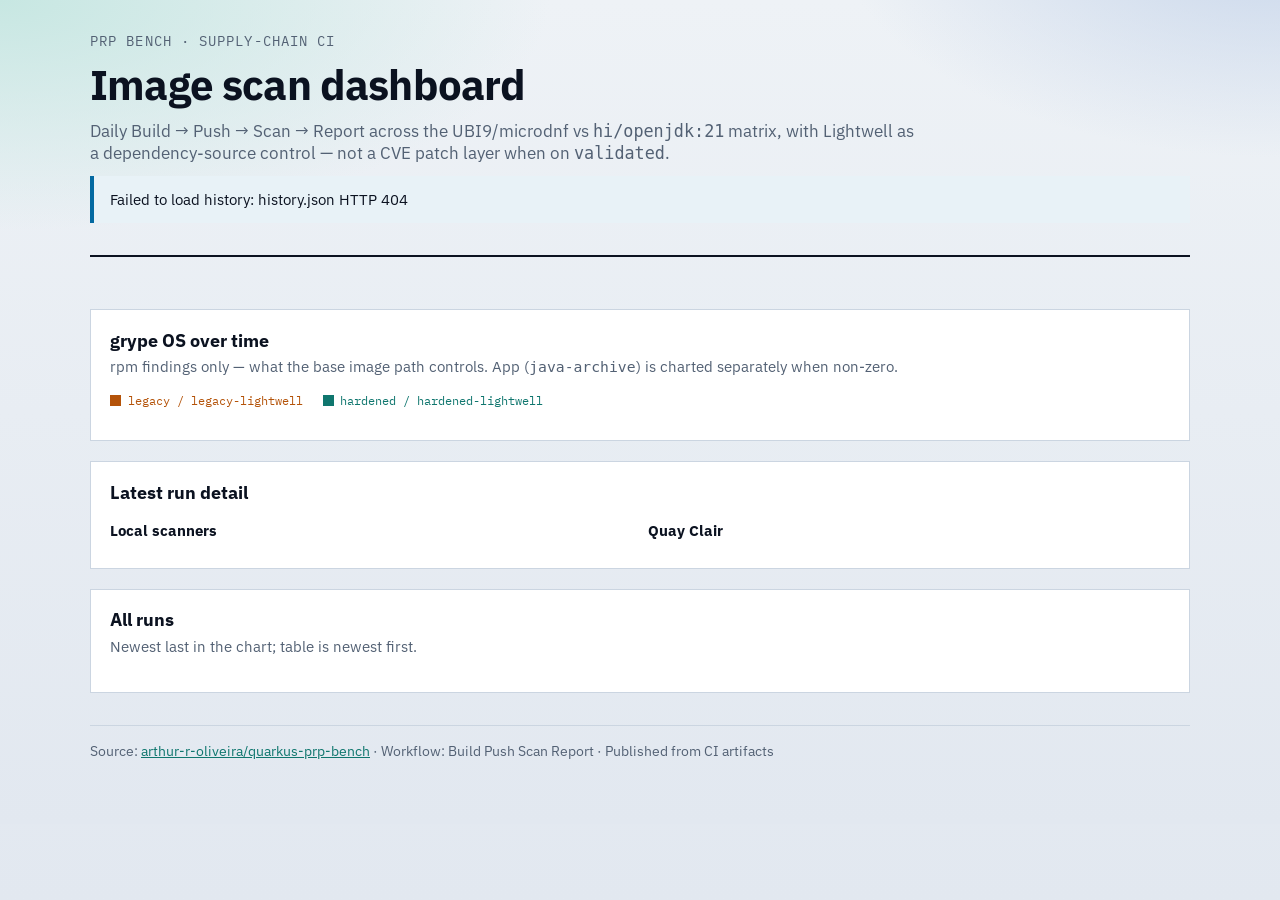
==== tools/ci-dashboard/static/index.html @ 0ce09cc5 "Publish a CI scan dashboard to GitHub Pages Harvest successful image-scans artifacts into a dated hi" ====
<!DOCTYPE html>
<html lang="en">
<head>
  <meta charset="utf-8" />
  <meta name="viewport" content="width=device-width, initial-scale=1" />
  <title>PRP Bench · CI scan dashboard</title>
  <link rel="preconnect" href="https://fonts.googleapis.com" />
  <link rel="preconnect" href="https://fonts.gstatic.com" crossorigin />
  <link href="https://fonts.googleapis.com/css2?family=IBM+Plex+Mono:wght@400;500&family=IBM+Plex+Sans:wght@400;600&display=swap" rel="stylesheet" />
  <link rel="stylesheet" href="style.css" />
</head>
<body>
  <main class="wrap">
    <header class="hero">
      <div class="brand">PRP Bench · supply-chain CI</div>
      <h1>Image scan dashboard</h1>
      <p class="lede">
        Daily Build → Push → Scan → Report across the UBI9/microdnf vs
        <code>hi/openjdk:21</code> matrix, with Lightwell as a dependency-source
        control — not a CVE patch layer when on <code>validated</code>.
      </p>
      <p class="disclaimer" id="disclaimer">Loading history…</p>
      <div class="meta-row" id="meta"></div>
    </header>

    <section class="grid" id="stats" aria-label="Latest snapshot"></section>

    <section class="panel">
      <h2>grype OS over time</h2>
      <p class="sub">
        rpm findings only — what the base image path controls. App
        (<code>java-archive</code>) is charted separately when non-zero.
      </p>
      <div class="legend">
        <span class="swatch legacy">legacy / legacy-lightwell</span>
        <span class="swatch hardened">hardened / hardened-lightwell</span>
      </div>
      <div id="chart-os"></div>
    </section>

    <section class="panel">
      <h2>Latest run detail</h2>
      <p class="sub" id="latest-sub"></p>
      <div class="detail-grid">
        <div>
          <h3 style="margin:0 0 0.5rem;font-size:0.95rem;">Local scanners</h3>
          <div id="latest-local"></div>
        </div>
        <div>
          <h3 style="margin:0 0 0.5rem;font-size:0.95rem;">Quay Clair</h3>
          <div id="latest-quay"></div>
        </div>
      </div>
    </section>

    <section class="panel">
      <h2>All runs</h2>
      <p class="sub">Newest last in the chart; table is newest first.</p>
      <div id="history-table"></div>
    </section>

    <footer class="footer">
      Source:
      <a href="https://github.com/arthur-r-oliveira/quarkus-prp-bench">arthur-r-oliveira/quarkus-prp-bench</a>
      · Workflow: Build Push Scan Report · Published from CI artifacts
    </footer>
  </main>
  <script src="app.js"></script>
</body>
</html>
---- tools/ci-dashboard/static/style.css ----
:root {
  --bg: #eef2f6;
  --bg-ink: #e2e8f0;
  --panel: #ffffff;
  --ink: #0b1220;
  --muted: #536174;
  --line: #cbd5e1;
  --legacy: #b45309;
  --hardened: #0f766e;
  --signal: #0369a1;
  --font: "IBM Plex Sans", "Segoe UI", sans-serif;
  --mono: "IBM Plex Mono", "SFMono-Regular", ui-monospace, monospace;
}

* { box-sizing: border-box; }

html, body {
  margin: 0;
  min-height: 100%;
  color: var(--ink);
  background:
    radial-gradient(1000px 420px at 0% 0%, #c7e7e2 0%, transparent 55%),
    radial-gradient(900px 480px at 100% -10%, #c5d4ea 0%, transparent 50%),
    linear-gradient(180deg, var(--bg) 0%, var(--bg-ink) 100%);
  font-family: var(--font);
}

body {
  padding: 2rem clamp(1rem, 3vw, 2.5rem) 4rem;
}

a { color: var(--hardened); }

.wrap {
  max-width: 1100px;
  margin: 0 auto;
}

.hero {
  display: grid;
  gap: 0.75rem;
  margin-bottom: 1.75rem;
  padding-bottom: 1.25rem;
  border-bottom: 2px solid var(--ink);
}

.brand {
  font-family: var(--mono);
  font-size: 0.85rem;
  letter-spacing: 0.08em;
  text-transform: uppercase;
  color: var(--muted);
}

h1 {
  margin: 0;
  font-size: clamp(1.8rem, 4vw, 2.6rem);
  line-height: 1.1;
  letter-spacing: -0.02em;
}

.lede {
  margin: 0;
  max-width: 52rem;
  color: var(--muted);
  font-size: 1.05rem;
}

.disclaimer {
  margin: 0;
  padding: 0.85rem 1rem;
  border-left: 4px solid var(--signal);
  background: color-mix(in srgb, var(--signal) 9%, white);
  color: var(--ink);
  font-size: 0.95rem;
}

.meta-row {
  display: flex;
  flex-wrap: wrap;
  gap: 0.75rem 1.25rem;
  font-family: var(--mono);
  font-size: 0.82rem;
  color: var(--muted);
}

.grid {
  display: grid;
  gap: 1.25rem;
  grid-template-columns: repeat(4, minmax(0, 1fr));
  margin: 1.5rem 0;
}

@media (max-width: 900px) {
  .grid { grid-template-columns: repeat(2, minmax(0, 1fr)); }
}

.stat {
  background: var(--panel);
  border: 1px solid var(--line);
  padding: 1rem 1.1rem;
}

.stat .label {
  font-family: var(--mono);
  font-size: 0.72rem;
  letter-spacing: 0.06em;
  text-transform: uppercase;
  color: var(--muted);
}

.stat .value {
  margin-top: 0.35rem;
  font-size: 1.85rem;
  font-weight: 600;
  letter-spacing: -0.03em;
}

.stat .hint {
  margin-top: 0.25rem;
  font-size: 0.85rem;
  color: var(--muted);
}

.panel {
  background: var(--panel);
  border: 1px solid var(--line);
  padding: 1.1rem 1.2rem 1.25rem;
  margin-bottom: 1.25rem;
}

.panel h2 {
  margin: 0 0 0.35rem;
  font-size: 1.15rem;
}

.panel .sub {
  margin: 0 0 1rem;
  color: var(--muted);
  font-size: 0.92rem;
}

.legend {
  display: flex;
  flex-wrap: wrap;
  gap: 0.75rem 1.25rem;
  margin-bottom: 0.75rem;
  font-family: var(--mono);
  font-size: 0.78rem;
}

.swatch::before {
  content: "";
  display: inline-block;
  width: 0.7rem;
  height: 0.7rem;
  margin-right: 0.4rem;
  vertical-align: -0.05rem;
  background: currentColor;
}

.swatch.legacy { color: var(--legacy); }
.swatch.hardened { color: var(--hardened); }

.chart {
  width: 100%;
  height: auto;
  display: block;
}

.chart .gridline { stroke: var(--line); stroke-width: 1; }
.chart .axis { fill: var(--muted); font-family: var(--mono); font-size: 11px; }
.chart .series-legacy { stroke: var(--legacy); fill: none; stroke-width: 2.5; }
.chart .series-hardened { stroke: var(--hardened); fill: none; stroke-width: 2.5; }
.chart .dot-legacy { fill: var(--legacy); }
.chart .dot-hardened { fill: var(--hardened); }

table {
  width: 100%;
  border-collapse: collapse;
  font-size: 0.9rem;
}

th, td {
  text-align: left;
  padding: 0.55rem 0.45rem;
  border-bottom: 1px solid var(--line);
  vertical-align: top;
}

th {
  font-family: var(--mono);
  font-size: 0.72rem;
  letter-spacing: 0.05em;
  text-transform: uppercase;
  color: var(--muted);
  font-weight: 500;
}

td.num { font-family: var(--mono); font-variant-numeric: tabular-nums; }

.pill {
  display: inline-block;
  font-family: var(--mono);
  font-size: 0.72rem;
  padding: 0.15rem 0.4rem;
  border: 1px solid var(--line);
  background: var(--bg);
}

.pill.push { border-color: #9a3412; color: #9a3412; }
.pill.schedule { border-color: #0f766e; color: #0f766e; }
.pill.workflow_dispatch { border-color: #1d4ed8; color: #1d4ed8; }

.detail-grid {
  display: grid;
  gap: 1rem;
  grid-template-columns: 1fr 1fr;
}

@media (max-width: 800px) {
  .detail-grid { grid-template-columns: 1fr; }
  table { display: block; overflow-x: auto; }
}

.footer {
  margin-top: 2rem;
  padding-top: 1rem;
  border-top: 1px solid var(--line);
  color: var(--muted);
  font-size: 0.85rem;
}

.empty {
  padding: 2rem;
  text-align: center;
  color: var(--muted);
}
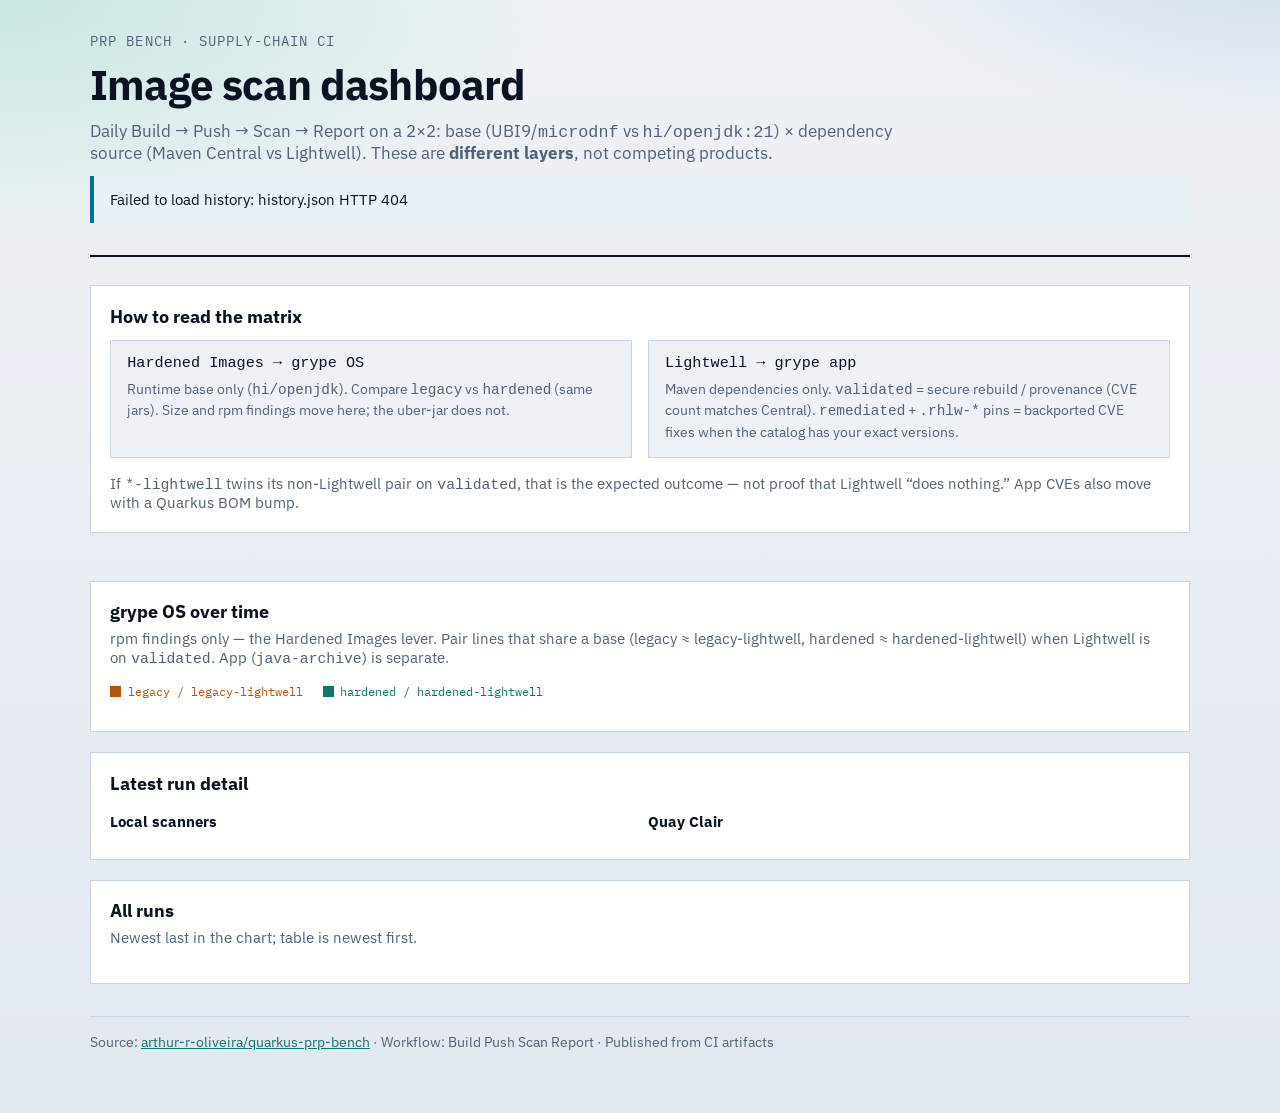
==== commit a7974560: "Clarify Hardened Images vs Lightwell as separate layers Spell out OS/size vs app/provenance on the d" ====
--- a/tools/ci-dashboard/static/index.html
+++ b/tools/ci-dashboard/static/index.html
@@ -15,21 +15,51 @@
       <div class="brand">PRP Bench · supply-chain CI</div>
       <h1>Image scan dashboard</h1>
       <p class="lede">
-        Daily Build → Push → Scan → Report across the UBI9/microdnf vs
-        <code>hi/openjdk:21</code> matrix, with Lightwell as a dependency-source
-        control — not a CVE patch layer when on <code>validated</code>.
+        Daily Build → Push → Scan → Report on a 2×2: base
+        (UBI9/<code>microdnf</code> vs <code>hi/openjdk:21</code>) × dependency
+        source (Maven Central vs Lightwell). These are <strong>different layers</strong>,
+        not competing products.
       </p>
       <p class="disclaimer" id="disclaimer">Loading history…</p>
       <div class="meta-row" id="meta"></div>
     </header>
+
+    <section class="panel layers" aria-label="How to read the matrix">
+      <h2>How to read the matrix</h2>
+      <div class="layer-grid">
+        <article>
+          <h3>Hardened Images → <code>grype OS</code></h3>
+          <p>
+            Runtime base only (<code>hi/openjdk</code>). Compare
+            <code>legacy</code> vs <code>hardened</code> (same jars). Size and rpm
+            findings move here; the uber-jar does not.
+          </p>
+        </article>
+        <article>
+          <h3>Lightwell → <code>grype app</code></h3>
+          <p>
+            Maven dependencies only.
+            <code>validated</code> = secure rebuild / provenance (CVE count matches
+            Central). <code>remediated</code> + <code>.rhlw-*</code> pins = backported
+            CVE fixes when the catalog has your exact versions.
+          </p>
+        </article>
+      </div>
+      <p class="sub" style="margin-bottom:0">
+        If <code>*-lightwell</code> twins its non-Lightwell pair on
+        <code>validated</code>, that is the expected outcome — not proof that
+        Lightwell “does nothing.” App CVEs also move with a Quarkus BOM bump.
+      </p>
+    </section>
 
     <section class="grid" id="stats" aria-label="Latest snapshot"></section>
 
     <section class="panel">
       <h2>grype OS over time</h2>
       <p class="sub">
-        rpm findings only — what the base image path controls. App
-        (<code>java-archive</code>) is charted separately when non-zero.
+        rpm findings only — the Hardened Images lever. Pair lines that share a base
+        (legacy ≈ legacy-lightwell, hardened ≈ hardened-lightwell) when Lightwell is
+        on <code>validated</code>. App (<code>java-archive</code>) is separate.
       </p>
       <div class="legend">
         <span class="swatch legacy">legacy / legacy-lightwell</span>
--- a/tools/ci-dashboard/static/style.css
+++ b/tools/ci-dashboard/static/style.css
@@ -140,6 +140,37 @@
   font-size: 0.92rem;
 }
 
+.layer-grid {
+  display: grid;
+  gap: 1rem;
+  grid-template-columns: 1fr 1fr;
+  margin: 0.75rem 0 1rem;
+}
+
+@media (max-width: 800px) {
+  .layer-grid { grid-template-columns: 1fr; }
+}
+
+.layer-grid article {
+  padding: 0.85rem 1rem;
+  border: 1px solid var(--line);
+  background: var(--bg);
+}
+
+.layer-grid h3 {
+  margin: 0 0 0.4rem;
+  font-size: 0.95rem;
+  font-family: var(--mono);
+  font-weight: 500;
+}
+
+.layer-grid p {
+  margin: 0;
+  color: var(--muted);
+  font-size: 0.9rem;
+  line-height: 1.45;
+}
+
 .legend {
   display: flex;
   flex-wrap: wrap;
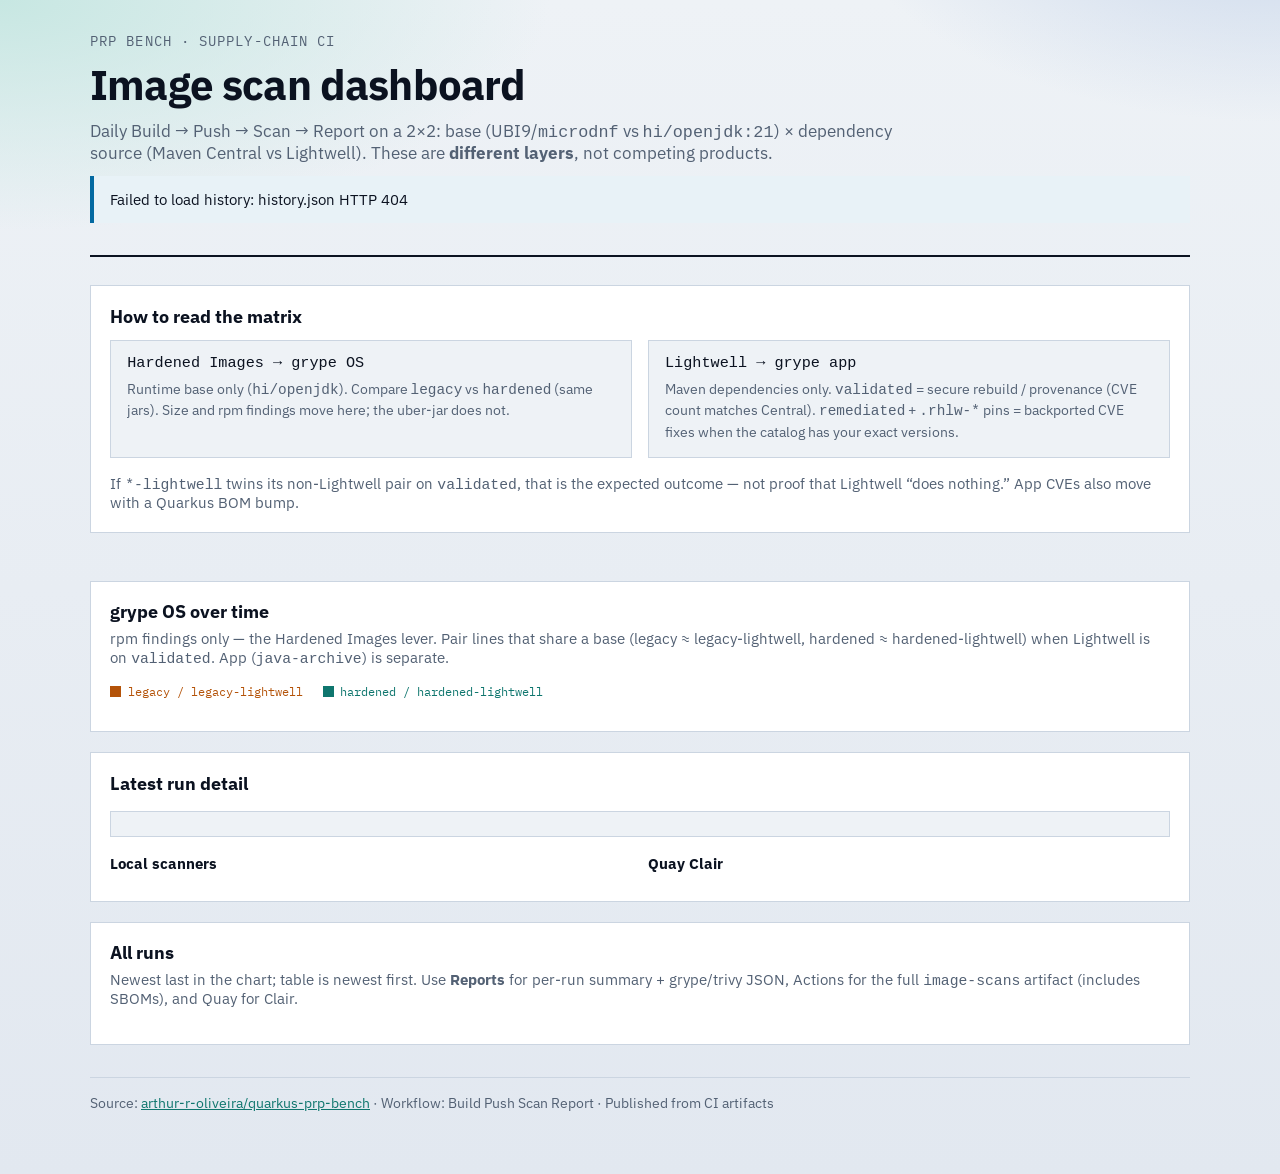
==== commit 63ba50e9: "Link per-run security report packs from the CI dashboard Publish summary and grype/trivy JSON under " ====
--- a/tools/ci-dashboard/static/index.html
+++ b/tools/ci-dashboard/static/index.html
@@ -71,6 +71,7 @@
     <section class="panel">
       <h2>Latest run detail</h2>
       <p class="sub" id="latest-sub"></p>
+      <div id="latest-reports" class="reports-bar"></div>
       <div class="detail-grid">
         <div>
           <h3 style="margin:0 0 0.5rem;font-size:0.95rem;">Local scanners</h3>
@@ -85,7 +86,11 @@
 
     <section class="panel">
       <h2>All runs</h2>
-      <p class="sub">Newest last in the chart; table is newest first.</p>
+      <p class="sub">
+        Newest last in the chart; table is newest first. Use <strong>Reports</strong>
+        for per-run summary + grype/trivy JSON, Actions for the full
+        <code>image-scans</code> artifact (includes SBOMs), and Quay for Clair.
+      </p>
       <div id="history-table"></div>
     </section>
 
--- a/tools/ci-dashboard/static/style.css
+++ b/tools/ci-dashboard/static/style.css
@@ -254,6 +254,23 @@
   table { display: block; overflow-x: auto; }
 }
 
+.reports-bar {
+  margin: 0 0 1rem;
+  padding: 0.75rem 1rem;
+  border: 1px solid var(--line);
+  background: var(--bg);
+}
+
+.report-links {
+  font-family: var(--mono);
+  font-size: 0.78rem;
+  line-height: 1.6;
+}
+
+.report-links a {
+  white-space: nowrap;
+}
+
 .footer {
   margin-top: 2rem;
   padding-top: 1rem;
